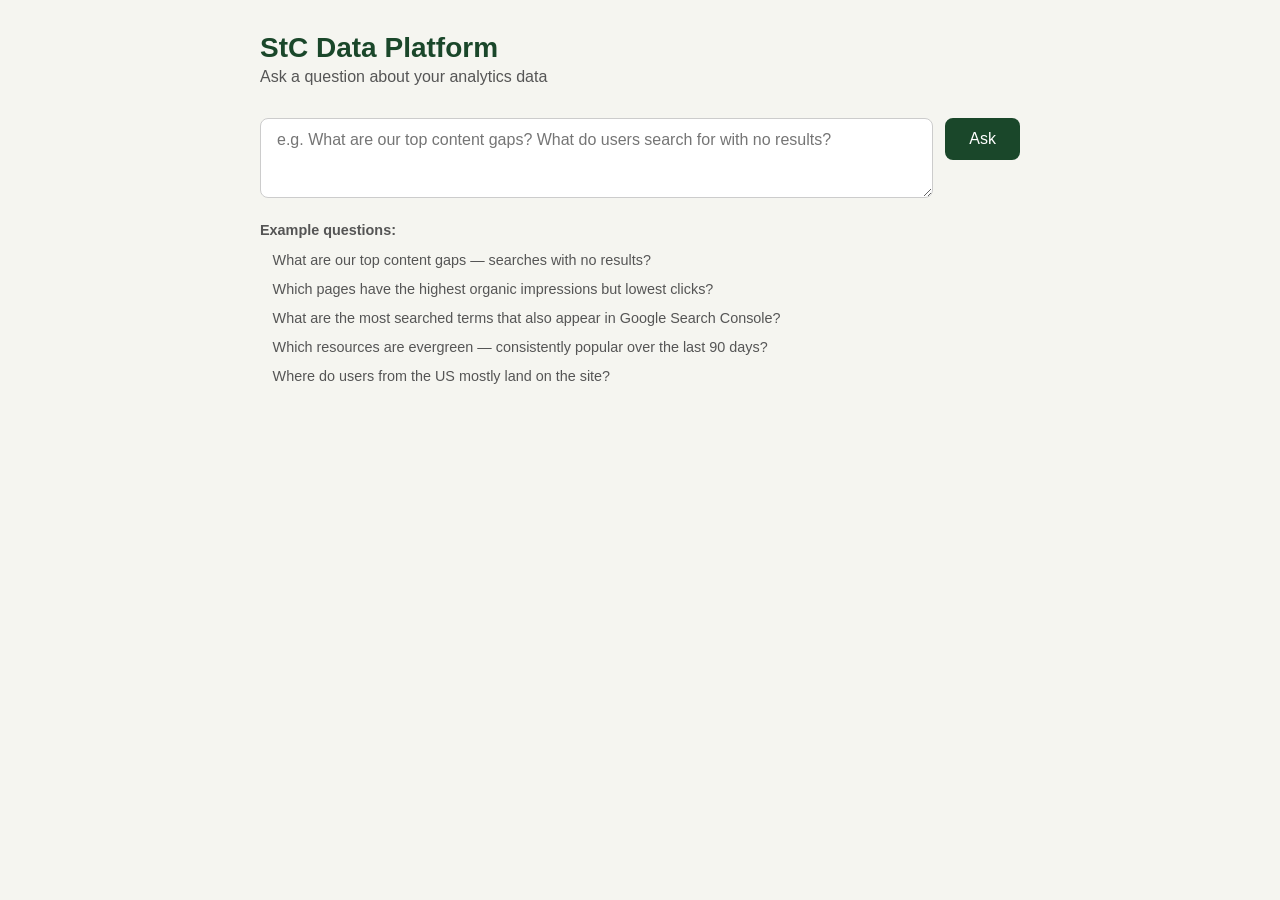
==== app/index.html @ b1cb1078 "feat: static web UI with question input and answer display" ====
<!DOCTYPE html>
<html lang="en">
<head>
  <meta charset="UTF-8">
  <meta name="viewport" content="width=device-width, initial-scale=1.0">
  <title>StC Data Platform</title>
  <link rel="stylesheet" href="style.css">
</head>
<body>
  <div class="container">
    <header>
      <h1>StC Data Platform</h1>
      <p class="subtitle">Ask a question about your analytics data</p>
    </header>

    <div class="input-area">
      <textarea id="question" rows="3"
        placeholder="e.g. What are our top content gaps? What do users search for with no results?"></textarea>
      <button id="ask-btn" onclick="askQuestion()">Ask</button>
    </div>

    <div id="status" class="status hidden"></div>

    <div id="result" class="result hidden">
      <div id="answer" class="answer"></div>
      <details class="sql-details">
        <summary>View SQL</summary>
        <pre id="sql-output"></pre>
      </details>
    </div>

    <div class="examples">
      <p>Example questions:</p>
      <ul>
        <li onclick="setQuestion(this)">What are our top content gaps — searches with no results?</li>
        <li onclick="setQuestion(this)">Which pages have the highest organic impressions but lowest clicks?</li>
        <li onclick="setQuestion(this)">What are the most searched terms that also appear in Google Search Console?</li>
        <li onclick="setQuestion(this)">Which resources are evergreen — consistently popular over the last 90 days?</li>
        <li onclick="setQuestion(this)">Where do users from the US mostly land on the site?</li>
      </ul>
    </div>
  </div>
  <script src="app.js"></script>
</body>
</html>
---- app/style.css ----
*, *::before, *::after { box-sizing: border-box; margin: 0; padding: 0; }

body {
  font-family: -apple-system, BlinkMacSystemFont, "Segoe UI", Roboto, sans-serif;
  background: #f5f5f0;
  color: #1a1a1a;
  min-height: 100vh;
  padding: 2rem 1rem;
}

.container {
  max-width: 760px;
  margin: 0 auto;
}

header { margin-bottom: 2rem; }
h1 { font-size: 1.75rem; font-weight: 700; color: #1a472a; }
.subtitle { color: #555; margin-top: 0.25rem; }

.input-area {
  display: flex;
  gap: 0.75rem;
  align-items: flex-start;
  margin-bottom: 1.5rem;
}

textarea {
  flex: 1;
  padding: 0.75rem 1rem;
  border: 1.5px solid #ccc;
  border-radius: 8px;
  font-size: 1rem;
  font-family: inherit;
  resize: vertical;
}

textarea:focus { outline: none; border-color: #1a472a; }

button {
  padding: 0.75rem 1.5rem;
  background: #1a472a;
  color: white;
  border: none;
  border-radius: 8px;
  font-size: 1rem;
  cursor: pointer;
  white-space: nowrap;
}

button:disabled { background: #999; cursor: not-allowed; }
button:hover:not(:disabled) { background: #145220; }

.status {
  padding: 0.75rem 1rem;
  background: #fff;
  border: 1px solid #e0e0e0;
  border-radius: 8px;
  color: #555;
  margin-bottom: 1rem;
}

.result {
  background: white;
  border: 1px solid #e0e0e0;
  border-radius: 8px;
  padding: 1.5rem;
  margin-bottom: 1.5rem;
}

.answer { font-size: 1.05rem; line-height: 1.65; }

.sql-details {
  margin-top: 1rem;
  border-top: 1px solid #eee;
  padding-top: 0.75rem;
}

summary { cursor: pointer; color: #555; font-size: 0.875rem; }
pre {
  margin-top: 0.5rem;
  padding: 0.75rem;
  background: #f8f8f8;
  border-radius: 4px;
  font-size: 0.8rem;
  overflow-x: auto;
  white-space: pre-wrap;
}

.examples { color: #555; font-size: 0.9rem; }
.examples p { margin-bottom: 0.5rem; font-weight: 600; }
.examples ul { list-style: none; }
.examples li {
  padding: 0.4rem 0.6rem;
  cursor: pointer;
  border-radius: 4px;
  border-left: 3px solid transparent;
}
.examples li:hover { background: #f0f0f0; border-left-color: #1a472a; }

.hidden { display: none; }
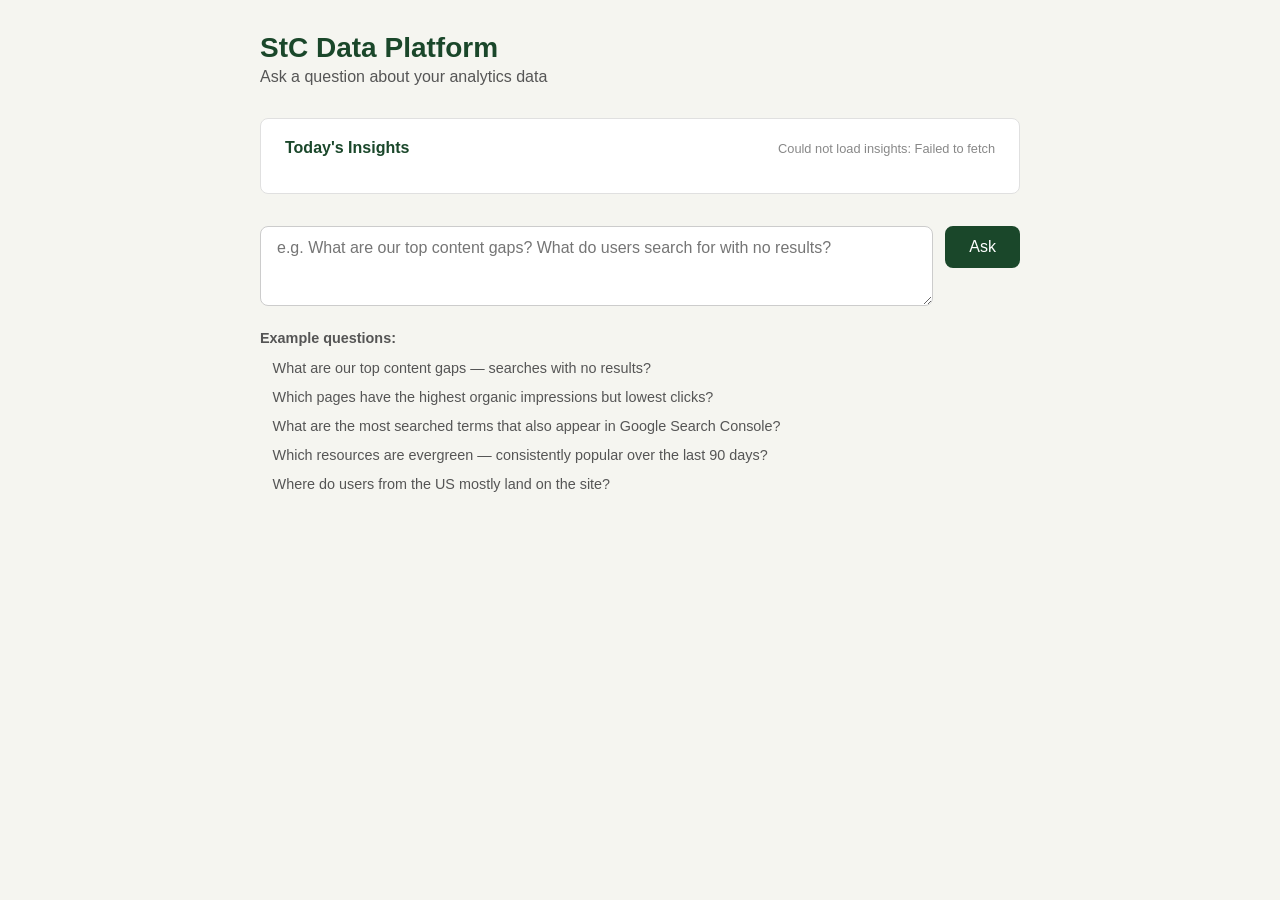
==== commit 2ea7e308: "Fullstory added. 3 months of data for GSC, Fullstory, and 1 month for Meilisearch" ====
--- a/app/index.html
+++ b/app/index.html
@@ -12,6 +12,14 @@
       <h1>StC Data Platform</h1>
       <p class="subtitle">Ask a question about your analytics data</p>
     </header>
+
+    <div id="insights-section" class="insights-section">
+      <div class="insights-header">
+        <span class="insights-title">Today's Insights</span>
+        <span id="insights-status" class="insights-loading">Loading...</span>
+      </div>
+      <div id="insights-grid" class="insights-grid"></div>
+    </div>
 
     <div class="input-area">
       <textarea id="question" rows="3"
--- a/app/style.css
+++ b/app/style.css
@@ -98,3 +98,61 @@
 .examples li:hover { background: #f0f0f0; border-left-color: #1a472a; }
 
 .hidden { display: none; }
+
+.insights-section {
+  margin-bottom: 2rem;
+  background: white;
+  border: 1px solid #e0e0e0;
+  border-radius: 8px;
+  padding: 1.25rem 1.5rem;
+}
+
+.insights-header {
+  display: flex;
+  align-items: center;
+  justify-content: space-between;
+  margin-bottom: 1rem;
+}
+
+.insights-title {
+  font-weight: 700;
+  font-size: 1rem;
+  color: #1a472a;
+}
+
+.insights-loading {
+  font-size: 0.8rem;
+  color: #888;
+}
+
+.insights-grid {
+  display: grid;
+  grid-template-columns: repeat(auto-fill, minmax(200px, 1fr));
+  gap: 0.75rem;
+}
+
+.insight-card {
+  padding: 0.875rem 1rem;
+  border-radius: 6px;
+  border-left: 4px solid #ccc;
+  background: #fafafa;
+}
+
+.insight-card.positive { border-left-color: #2e7d32; }
+.insight-card.negative { border-left-color: #c0392b; }
+.insight-card.neutral  { border-left-color: #1a6fa8; }
+
+.insight-card-title {
+  font-size: 0.7rem;
+  font-weight: 700;
+  text-transform: uppercase;
+  letter-spacing: 0.05em;
+  color: #888;
+  margin-bottom: 0.35rem;
+}
+
+.insight-card-text {
+  font-size: 0.875rem;
+  line-height: 1.5;
+  color: #1a1a1a;
+}
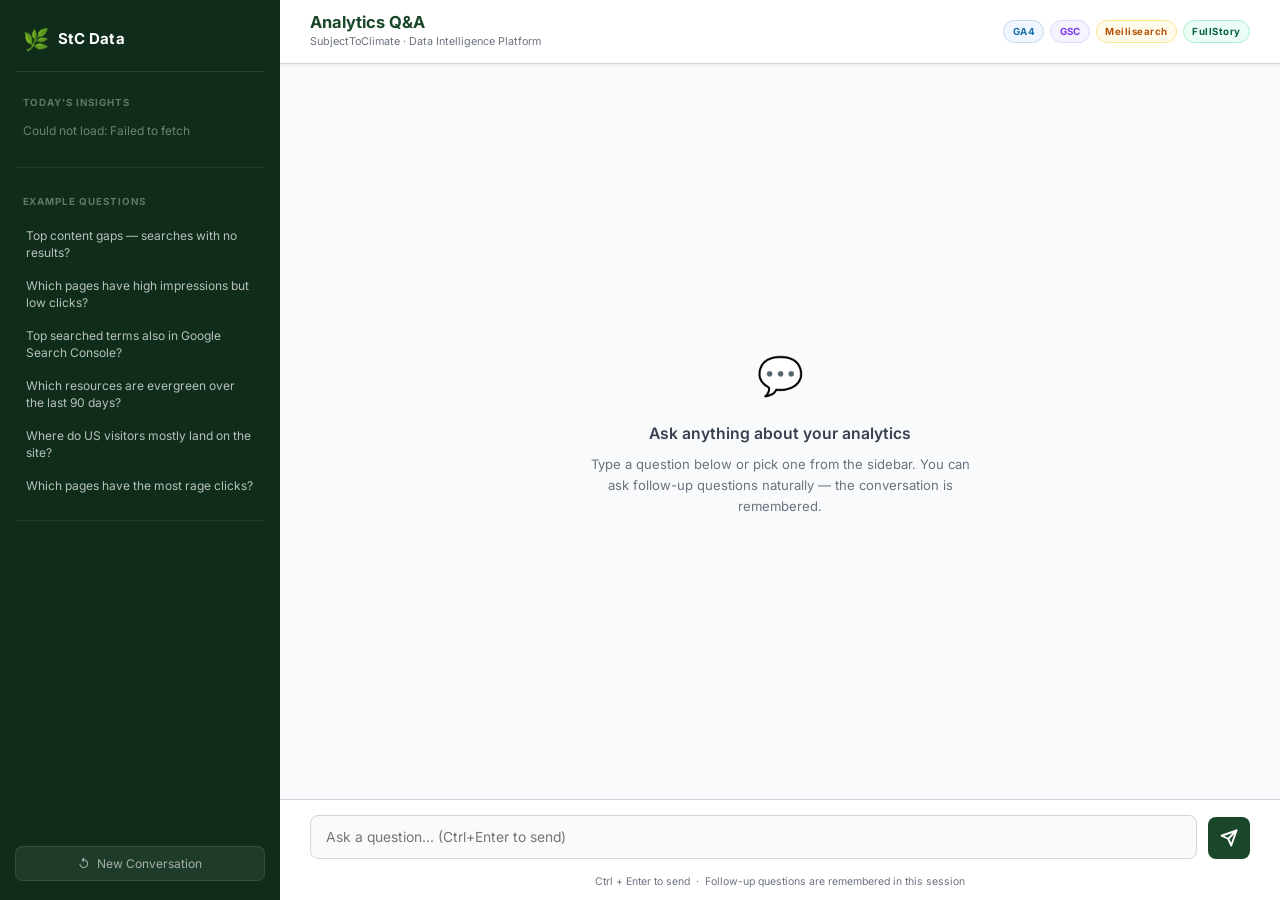
==== commit c97543f4: "Changed the UI and added chat hisstory features" ====
--- a/app/index.html
+++ b/app/index.html
@@ -3,51 +3,92 @@
 <head>
   <meta charset="UTF-8">
   <meta name="viewport" content="width=device-width, initial-scale=1.0">
-  <title>StC Data Platform</title>
+  <title>StC Data Platform — Analytics Q&A</title>
+  <meta name="description" content="Ask plain-English questions about SubjectToClimate website analytics. Powered by GA4, Google Search Console, Meilisearch, and FullStory data.">
+  <link rel="preconnect" href="https://fonts.googleapis.com">
+  <link rel="preconnect" href="https://fonts.gstatic.com" crossorigin>
+  <link href="https://fonts.googleapis.com/css2?family=Inter:wght@400;500;600;700&display=swap" rel="stylesheet">
   <link rel="stylesheet" href="style.css">
 </head>
 <body>
-  <div class="container">
-    <header>
-      <h1>StC Data Platform</h1>
-      <p class="subtitle">Ask a question about your analytics data</p>
+
+  <!-- ── Sidebar ─────────────────────────────────────────────── -->
+  <aside class="sidebar">
+    <div class="sidebar-logo">
+      <span class="logo-icon">🌿</span>
+      <span class="logo-text">StC Data</span>
+    </div>
+
+    <div class="sidebar-section-label">Today's Insights</div>
+    <div id="insights-status" class="insights-loading-text">Loading…</div>
+    <div id="insights-list"></div>
+
+    <div class="sidebar-divider"></div>
+
+    <div class="sidebar-section-label">Example Questions</div>
+    <ul class="example-list" id="example-list">
+      <li onclick="injectQuestion(this)">Top content gaps — searches with no results?</li>
+      <li onclick="injectQuestion(this)">Which pages have high impressions but low clicks?</li>
+      <li onclick="injectQuestion(this)">Top searched terms also in Google Search Console?</li>
+      <li onclick="injectQuestion(this)">Which resources are evergreen over the last 90 days?</li>
+      <li onclick="injectQuestion(this)">Where do US visitors mostly land on the site?</li>
+      <li onclick="injectQuestion(this)">Which pages have the most rage clicks?</li>
+    </ul>
+
+    <div class="sidebar-divider"></div>
+
+    <button class="clear-btn" id="clear-btn" onclick="clearConversation()">
+      <span>↺</span> New Conversation
+    </button>
+  </aside>
+
+  <!-- ── Main ───────────────────────────────────────────────── -->
+  <main class="main">
+    <header class="topbar">
+      <div class="topbar-title">
+        <h1>Analytics Q&amp;A</h1>
+        <span class="topbar-sub">SubjectToClimate · Data Intelligence Platform</span>
+      </div>
+      <div class="topbar-sources">
+        <span class="source-pill ga4">GA4</span>
+        <span class="source-pill gsc">GSC</span>
+        <span class="source-pill ms">Meilisearch</span>
+        <span class="source-pill fs">FullStory</span>
+      </div>
     </header>
 
-    <div id="insights-section" class="insights-section">
-      <div class="insights-header">
-        <span class="insights-title">Today's Insights</span>
-        <span id="insights-status" class="insights-loading">Loading...</span>
+    <!-- Chat thread -->
+    <div class="chat-thread" id="chat-thread">
+      <div class="empty-state" id="empty-state">
+        <div class="empty-icon">💬</div>
+        <p class="empty-title">Ask anything about your analytics</p>
+        <p class="empty-sub">Type a question below or pick one from the sidebar. You can ask follow-up questions naturally — the conversation is remembered.</p>
       </div>
-      <div id="insights-grid" class="insights-grid"></div>
     </div>
 
-    <div class="input-area">
-      <textarea id="question" rows="3"
-        placeholder="e.g. What are our top content gaps? What do users search for with no results?"></textarea>
-      <button id="ask-btn" onclick="askQuestion()">Ask</button>
+    <!-- Thinking indicator (hidden until active) -->
+    <div class="thinking-bar hidden" id="thinking-bar">
+      <span class="thinking-dot"></span>
+      <span class="thinking-dot"></span>
+      <span class="thinking-dot"></span>
+      <span class="thinking-label">Querying data…</span>
     </div>
 
-    <div id="status" class="status hidden"></div>
+    <!-- Input bar -->
+    <div class="input-bar">
+      <textarea
+        id="question"
+        rows="1"
+        placeholder="Ask a question… (Ctrl+Enter to send)"
+        oninput="autoResize(this)"
+      ></textarea>
+      <button id="ask-btn" onclick="askQuestion()">
+        <svg width="18" height="18" viewBox="0 0 24 24" fill="none" stroke="currentColor" stroke-width="2.5" stroke-linecap="round" stroke-linejoin="round"><line x1="22" y1="2" x2="11" y2="13"/><polygon points="22 2 15 22 11 13 2 9 22 2"/></svg>
+      </button>
+    </div>
+    <p class="input-hint">Ctrl + Enter to send &nbsp;·&nbsp; Follow-up questions are remembered in this session</p>
+  </main>
 
-    <div id="result" class="result hidden">
-      <div id="answer" class="answer"></div>
-      <details class="sql-details">
-        <summary>View SQL</summary>
-        <pre id="sql-output"></pre>
-      </details>
-    </div>
-
-    <div class="examples">
-      <p>Example questions:</p>
-      <ul>
-        <li onclick="setQuestion(this)">What are our top content gaps — searches with no results?</li>
-        <li onclick="setQuestion(this)">Which pages have the highest organic impressions but lowest clicks?</li>
-        <li onclick="setQuestion(this)">What are the most searched terms that also appear in Google Search Console?</li>
-        <li onclick="setQuestion(this)">Which resources are evergreen — consistently popular over the last 90 days?</li>
-        <li onclick="setQuestion(this)">Where do users from the US mostly land on the site?</li>
-      </ul>
-    </div>
-  </div>
   <script src="app.js"></script>
 </body>
 </html>
--- a/app/style.css
+++ b/app/style.css
@@ -1,158 +1,454 @@
+/* ── Reset & base ─────────────────────────────────────────── */
 *, *::before, *::after { box-sizing: border-box; margin: 0; padding: 0; }
 
+:root {
+  --green-900: #0f2d1a;
+  --green-800: #1a472a;
+  --green-700: #1e5c34;
+  --green-600: #2e7d46;
+  --green-100: #e8f5ed;
+  --green-50:  #f2faf5;
+
+  --gray-900: #111827;
+  --gray-700: #374151;
+  --gray-500: #6b7280;
+  --gray-300: #d1d5db;
+  --gray-100: #f3f4f6;
+  --gray-50:  #f9fafb;
+
+  --white: #ffffff;
+  --shadow-sm: 0 1px 3px rgba(0,0,0,.08);
+  --shadow-md: 0 4px 12px rgba(0,0,0,.10);
+  --radius: 12px;
+  --radius-sm: 8px;
+
+  --sidebar-w: 280px;
+  --topbar-h: 64px;
+  --inputbar-h: 80px;
+}
+
+html, body {
+  height: 100%;
+  font-family: 'Inter', -apple-system, BlinkMacSystemFont, 'Segoe UI', sans-serif;
+  background: var(--gray-50);
+  color: var(--gray-900);
+  font-size: 15px;
+  line-height: 1.6;
+}
+
+/* ── Layout ────────────────────────────────────────────────── */
 body {
-  font-family: -apple-system, BlinkMacSystemFont, "Segoe UI", Roboto, sans-serif;
-  background: #f5f5f0;
-  color: #1a1a1a;
-  min-height: 100vh;
-  padding: 2rem 1rem;
-}
-
-.container {
-  max-width: 760px;
-  margin: 0 auto;
-}
-
-header { margin-bottom: 2rem; }
-h1 { font-size: 1.75rem; font-weight: 700; color: #1a472a; }
-.subtitle { color: #555; margin-top: 0.25rem; }
-
-.input-area {
-  display: flex;
+  display: flex;
+  height: 100vh;
+  overflow: hidden;
+}
+
+/* ── Sidebar ───────────────────────────────────────────────── */
+.sidebar {
+  width: var(--sidebar-w);
+  flex-shrink: 0;
+  background: var(--green-900);
+  color: #c8e6d0;
+  display: flex;
+  flex-direction: column;
+  padding: 1.25rem 1rem;
+  overflow-y: auto;
+  gap: 0.5rem;
+}
+
+.sidebar-logo {
+  display: flex;
+  align-items: center;
+  gap: 0.6rem;
+  padding: 0.25rem 0.5rem 1rem;
+  border-bottom: 1px solid rgba(255,255,255,.1);
+  margin-bottom: 0.5rem;
+}
+
+.logo-icon { font-size: 1.4rem; }
+.logo-text  { font-weight: 700; font-size: 1rem; color: var(--white); letter-spacing: 0.01em; }
+
+.sidebar-section-label {
+  font-size: 0.65rem;
+  font-weight: 700;
+  letter-spacing: 0.1em;
+  text-transform: uppercase;
+  color: rgba(255,255,255,.35);
+  padding: 0.5rem 0.5rem 0.25rem;
+}
+
+.sidebar-divider {
+  border: none;
+  border-top: 1px solid rgba(255,255,255,.08);
+  margin: 0.75rem 0;
+}
+
+.insights-loading-text {
+  font-size: 0.8rem;
+  color: rgba(255,255,255,.4);
+  padding: 0 0.5rem;
+}
+
+/* Insight cards in sidebar */
+#insights-list { display: flex; flex-direction: column; gap: 0.5rem; }
+
+.sidebar-insight {
+  padding: 0.6rem 0.75rem;
+  border-radius: var(--radius-sm);
+  background: rgba(255,255,255,.06);
+  border-left: 3px solid rgba(255,255,255,.15);
+  font-size: 0.8rem;
+  line-height: 1.45;
+}
+.sidebar-insight.positive { border-left-color: #4ade80; }
+.sidebar-insight.negative { border-left-color: #f87171; }
+.sidebar-insight.neutral  { border-left-color: #60a5fa; }
+
+.sidebar-insight-label {
+  font-size: 0.6rem;
+  font-weight: 700;
+  text-transform: uppercase;
+  letter-spacing: 0.08em;
+  color: rgba(255,255,255,.4);
+  margin-bottom: 0.2rem;
+}
+.sidebar-insight-text { color: rgba(255,255,255,.85); }
+
+/* Example questions list */
+.example-list {
+  list-style: none;
+  display: flex;
+  flex-direction: column;
+  gap: 0.2rem;
+}
+
+.example-list li {
+  padding: 0.45rem 0.75rem;
+  border-radius: 6px;
+  font-size: 0.8rem;
+  color: rgba(255,255,255,.7);
+  cursor: pointer;
+  transition: background 0.15s, color 0.15s;
+  line-height: 1.4;
+}
+.example-list li:hover {
+  background: rgba(255,255,255,.1);
+  color: var(--white);
+}
+
+/* Clear button */
+.clear-btn {
+  margin-top: auto;
+  display: flex;
+  align-items: center;
+  gap: 0.5rem;
+  padding: 0.6rem 0.75rem;
+  border-radius: var(--radius-sm);
+  background: rgba(255,255,255,.07);
+  color: rgba(255,255,255,.6);
+  border: 1px solid rgba(255,255,255,.1);
+  font-size: 0.8rem;
+  font-family: inherit;
+  cursor: pointer;
+  transition: all 0.15s;
+  width: 100%;
+  justify-content: center;
+}
+.clear-btn:hover {
+  background: rgba(255,255,255,.13);
+  color: var(--white);
+}
+
+/* ── Main area ─────────────────────────────────────────────── */
+.main {
+  flex: 1;
+  display: flex;
+  flex-direction: column;
+  overflow: hidden;
+  background: var(--gray-50);
+}
+
+/* ── Topbar ────────────────────────────────────────────────── */
+.topbar {
+  height: var(--topbar-h);
+  padding: 0 2rem;
+  background: var(--white);
+  border-bottom: 1px solid var(--gray-300);
+  display: flex;
+  align-items: center;
+  justify-content: space-between;
+  flex-shrink: 0;
+  box-shadow: var(--shadow-sm);
+}
+
+.topbar-title h1 {
+  font-size: 1.1rem;
+  font-weight: 700;
+  color: var(--green-800);
+  line-height: 1.2;
+}
+.topbar-sub {
+  font-size: 0.72rem;
+  color: var(--gray-500);
+  display: block;
+}
+
+.topbar-sources {
+  display: flex;
+  gap: 0.4rem;
+  align-items: center;
+}
+
+/* Source pills in topbar — always-on "connected" indicators */
+.source-pill {
+  font-size: 0.65rem;
+  font-weight: 700;
+  letter-spacing: 0.05em;
+  padding: 0.2rem 0.55rem;
+  border-radius: 999px;
+  border: 1.5px solid;
+}
+.source-pill.ga4  { color: #1a6fa8; border-color: #bfdbf0; background: #eff6ff; }
+.source-pill.gsc  { color: #7c3aed; border-color: #ddd6fe; background: #f5f3ff; }
+.source-pill.ms   { color: #b45309; border-color: #fde68a; background: #fffbeb; }
+.source-pill.fs   { color: #065f46; border-color: #a7f3d0; background: #ecfdf5; }
+
+/* ── Chat thread ───────────────────────────────────────────── */
+.chat-thread {
+  flex: 1;
+  overflow-y: auto;
+  padding: 2rem;
+  display: flex;
+  flex-direction: column;
+  gap: 1.5rem;
+  scroll-behavior: smooth;
+}
+
+/* Empty state */
+.empty-state {
+  margin: auto;
+  text-align: center;
+  max-width: 400px;
+  color: var(--gray-500);
+}
+.empty-icon { font-size: 2.5rem; margin-bottom: 1rem; }
+.empty-title { font-size: 1.05rem; font-weight: 600; color: var(--gray-700); margin-bottom: 0.5rem; }
+.empty-sub { font-size: 0.875rem; line-height: 1.6; }
+
+/* ── Message rows ──────────────────────────────────────────── */
+.msg-row { display: flex; flex-direction: column; gap: 0.35rem; }
+
+/* User bubble */
+.msg-user {
+  align-self: flex-end;
+  max-width: 72%;
+  background: var(--green-800);
+  color: var(--white);
+  padding: 0.75rem 1.1rem;
+  border-radius: 18px 18px 4px 18px;
+  font-size: 0.925rem;
+  line-height: 1.5;
+  box-shadow: var(--shadow-sm);
+}
+
+/* AI answer card */
+.msg-ai {
+  align-self: flex-start;
+  max-width: 88%;
+  background: var(--white);
+  border: 1px solid var(--gray-300);
+  border-radius: 4px 18px 18px 18px;
+  padding: 1.25rem 1.5rem;
+  box-shadow: var(--shadow-sm);
+}
+
+/* ── Answer header (sources + row count) ───────────────────── */
+.answer-meta {
+  display: flex;
+  align-items: center;
+  gap: 0.5rem;
+  flex-wrap: wrap;
+  margin-bottom: 0.85rem;
+}
+
+.answer-source-badge {
+  font-size: 0.62rem;
+  font-weight: 700;
+  letter-spacing: 0.06em;
+  padding: 0.18rem 0.55rem;
+  border-radius: 999px;
+  border: 1.5px solid;
+}
+.answer-source-badge.GA4       { color: #1a6fa8; border-color: #bfdbf0; background: #eff6ff; }
+.answer-source-badge.GSC       { color: #7c3aed; border-color: #ddd6fe; background: #f5f3ff; }
+.answer-source-badge.Meilisearch { color: #b45309; border-color: #fde68a; background: #fffbeb; }
+.answer-source-badge.FullStory { color: #065f46; border-color: #a7f3d0; background: #ecfdf5; }
+
+.answer-row-count {
+  margin-left: auto;
+  font-size: 0.7rem;
+  color: var(--gray-500);
+}
+
+/* ── Formatted answer body ─────────────────────────────────── */
+.answer-body {
+  font-size: 0.925rem;
+  line-height: 1.7;
+  color: var(--gray-900);
+}
+
+/* Markdown-rendered elements */
+.answer-body strong { font-weight: 600; color: var(--green-800); }
+.answer-body em     { font-style: italic; }
+
+.answer-body p { margin-bottom: 0.65rem; }
+.answer-body p:last-child { margin-bottom: 0; }
+
+.answer-body ul, .answer-body ol {
+  margin: 0.5rem 0 0.65rem 1.4rem;
+}
+.answer-body li { margin-bottom: 0.3rem; }
+
+.answer-body h3, .answer-body h4 {
+  font-size: 0.875rem;
+  font-weight: 700;
+  color: var(--green-800);
+  margin: 0.75rem 0 0.35rem;
+}
+
+/* Inline numbers get a subtle highlight */
+.answer-body .num {
+  font-weight: 600;
+  color: var(--green-700);
+}
+
+/* ── SQL collapsible ───────────────────────────────────────── */
+.sql-details {
+  margin-top: 1rem;
+  border-top: 1px solid var(--gray-100);
+  padding-top: 0.75rem;
+}
+
+summary {
+  cursor: pointer;
+  font-size: 0.75rem;
+  color: var(--gray-500);
+  user-select: none;
+  list-style: none;
+  display: flex;
+  align-items: center;
+  gap: 0.4rem;
+}
+summary::before { content: '▶'; font-size: 0.55rem; transition: transform 0.15s; }
+details[open] summary::before { transform: rotate(90deg); }
+
+pre {
+  margin-top: 0.6rem;
+  padding: 0.85rem 1rem;
+  background: var(--gray-900);
+  color: #a5f3c4;
+  border-radius: var(--radius-sm);
+  font-size: 0.775rem;
+  font-family: 'Cascadia Code', 'Fira Code', 'Courier New', monospace;
+  overflow-x: auto;
+  white-space: pre-wrap;
+  word-break: break-all;
+  line-height: 1.6;
+}
+
+/* ── Thinking bar ──────────────────────────────────────────── */
+.thinking-bar {
+  display: flex;
+  align-items: center;
+  gap: 0.4rem;
+  padding: 0.6rem 2rem;
+  font-size: 0.8rem;
+  color: var(--gray-500);
+}
+
+.thinking-label { margin-left: 0.25rem; }
+
+.thinking-dot {
+  width: 6px;
+  height: 6px;
+  border-radius: 50%;
+  background: var(--green-600);
+  animation: pulse 1.2s ease-in-out infinite;
+}
+.thinking-dot:nth-child(2) { animation-delay: 0.2s; }
+.thinking-dot:nth-child(3) { animation-delay: 0.4s; }
+
+@keyframes pulse {
+  0%, 80%, 100% { opacity: 0.2; transform: scale(0.8); }
+  40%           { opacity: 1;   transform: scale(1);   }
+}
+
+/* ── Input bar ─────────────────────────────────────────────── */
+.input-bar {
+  display: flex;
+  align-items: flex-end;
   gap: 0.75rem;
-  align-items: flex-start;
-  margin-bottom: 1.5rem;
+  padding: 1rem 2rem;
+  background: var(--white);
+  border-top: 1px solid var(--gray-300);
+  flex-shrink: 0;
 }
 
 textarea {
   flex: 1;
-  padding: 0.75rem 1rem;
-  border: 1.5px solid #ccc;
-  border-radius: 8px;
-  font-size: 1rem;
+  resize: none;
+  padding: 0.7rem 1rem;
+  border: 1.5px solid var(--gray-300);
+  border-radius: var(--radius-sm);
+  font-size: 0.925rem;
   font-family: inherit;
-  resize: vertical;
-}
-
-textarea:focus { outline: none; border-color: #1a472a; }
-
-button {
-  padding: 0.75rem 1.5rem;
-  background: #1a472a;
-  color: white;
+  line-height: 1.5;
+  min-height: 42px;
+  max-height: 160px;
+  overflow-y: auto;
+  transition: border-color 0.15s;
+  background: var(--gray-50);
+  color: var(--gray-900);
+}
+textarea:focus {
+  outline: none;
+  border-color: var(--green-700);
+  background: var(--white);
+}
+
+#ask-btn {
+  width: 42px;
+  height: 42px;
+  padding: 0;
   border: none;
-  border-radius: 8px;
-  font-size: 1rem;
+  border-radius: var(--radius-sm);
+  background: var(--green-800);
+  color: var(--white);
   cursor: pointer;
-  white-space: nowrap;
-}
-
-button:disabled { background: #999; cursor: not-allowed; }
-button:hover:not(:disabled) { background: #145220; }
-
-.status {
-  padding: 0.75rem 1rem;
-  background: #fff;
-  border: 1px solid #e0e0e0;
-  border-radius: 8px;
-  color: #555;
-  margin-bottom: 1rem;
-}
-
-.result {
-  background: white;
-  border: 1px solid #e0e0e0;
-  border-radius: 8px;
-  padding: 1.5rem;
-  margin-bottom: 1.5rem;
-}
-
-.answer { font-size: 1.05rem; line-height: 1.65; }
-
-.sql-details {
-  margin-top: 1rem;
-  border-top: 1px solid #eee;
-  padding-top: 0.75rem;
-}
-
-summary { cursor: pointer; color: #555; font-size: 0.875rem; }
-pre {
-  margin-top: 0.5rem;
-  padding: 0.75rem;
-  background: #f8f8f8;
-  border-radius: 4px;
-  font-size: 0.8rem;
-  overflow-x: auto;
-  white-space: pre-wrap;
-}
-
-.examples { color: #555; font-size: 0.9rem; }
-.examples p { margin-bottom: 0.5rem; font-weight: 600; }
-.examples ul { list-style: none; }
-.examples li {
-  padding: 0.4rem 0.6rem;
-  cursor: pointer;
-  border-radius: 4px;
-  border-left: 3px solid transparent;
-}
-.examples li:hover { background: #f0f0f0; border-left-color: #1a472a; }
-
-.hidden { display: none; }
-
-.insights-section {
-  margin-bottom: 2rem;
-  background: white;
-  border: 1px solid #e0e0e0;
-  border-radius: 8px;
-  padding: 1.25rem 1.5rem;
-}
-
-.insights-header {
-  display: flex;
-  align-items: center;
-  justify-content: space-between;
-  margin-bottom: 1rem;
-}
-
-.insights-title {
-  font-weight: 700;
-  font-size: 1rem;
-  color: #1a472a;
-}
-
-.insights-loading {
-  font-size: 0.8rem;
-  color: #888;
-}
-
-.insights-grid {
-  display: grid;
-  grid-template-columns: repeat(auto-fill, minmax(200px, 1fr));
-  gap: 0.75rem;
-}
-
-.insight-card {
-  padding: 0.875rem 1rem;
-  border-radius: 6px;
-  border-left: 4px solid #ccc;
-  background: #fafafa;
-}
-
-.insight-card.positive { border-left-color: #2e7d32; }
-.insight-card.negative { border-left-color: #c0392b; }
-.insight-card.neutral  { border-left-color: #1a6fa8; }
-
-.insight-card-title {
+  display: flex;
+  align-items: center;
+  justify-content: center;
+  flex-shrink: 0;
+  transition: background 0.15s, transform 0.1s;
+}
+#ask-btn:hover:not(:disabled) { background: var(--green-700); }
+#ask-btn:active:not(:disabled) { transform: scale(0.95); }
+#ask-btn:disabled { background: var(--gray-300); cursor: not-allowed; }
+
+.input-hint {
+  text-align: center;
   font-size: 0.7rem;
-  font-weight: 700;
-  text-transform: uppercase;
-  letter-spacing: 0.05em;
-  color: #888;
-  margin-bottom: 0.35rem;
-}
-
-.insight-card-text {
-  font-size: 0.875rem;
-  line-height: 1.5;
-  color: #1a1a1a;
-}
+  color: var(--gray-500);
+  padding: 0 2rem 0.6rem;
+  background: var(--white);
+  flex-shrink: 0;
+}
+
+/* ── Utilities ─────────────────────────────────────────────── */
+.hidden { display: none !important; }
+
+/* Scrollbar styling */
+::-webkit-scrollbar { width: 6px; }
+::-webkit-scrollbar-track { background: transparent; }
+::-webkit-scrollbar-thumb { background: var(--gray-300); border-radius: 3px; }
+::-webkit-scrollbar-thumb:hover { background: var(--gray-500); }
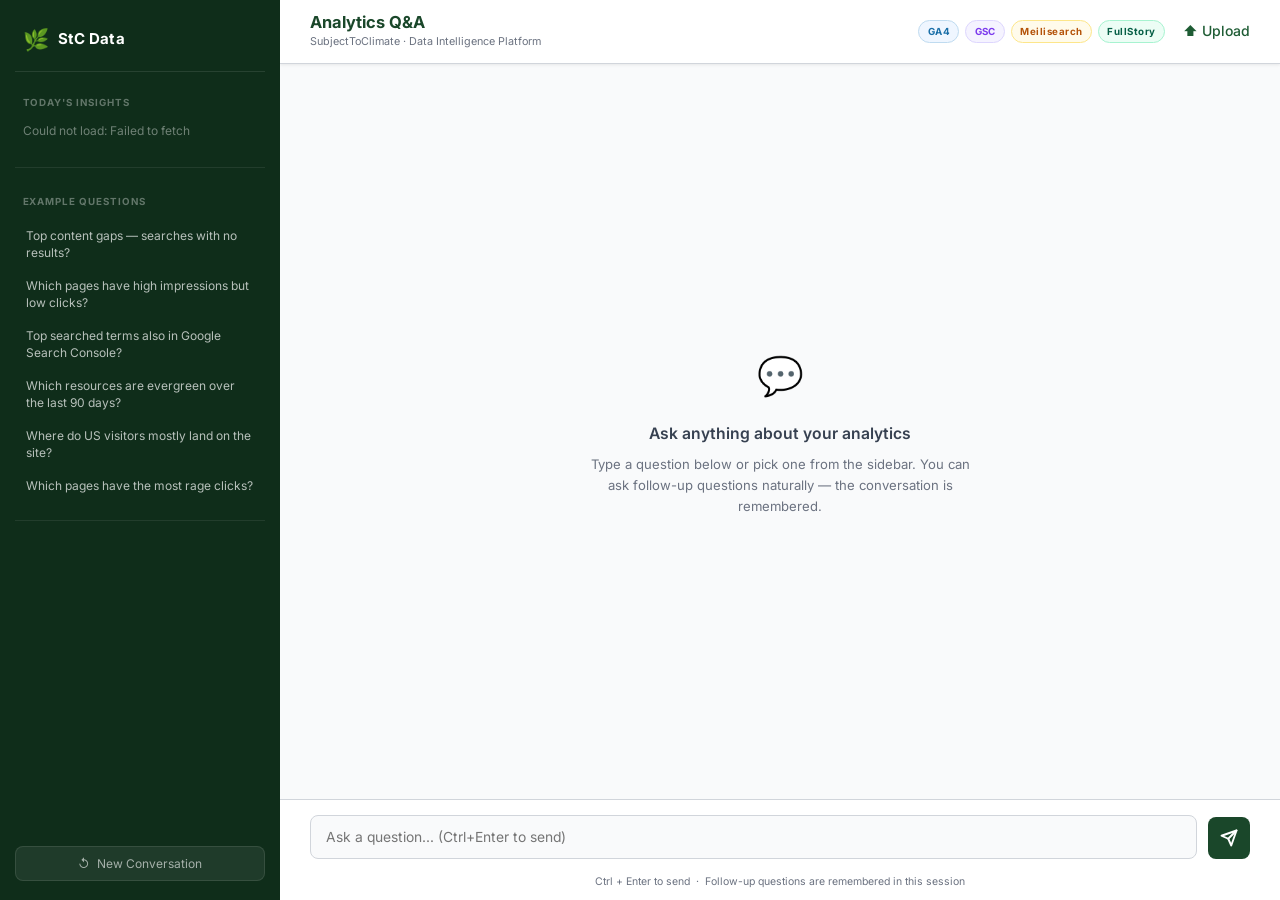
==== commit fdac7c82: "Upload button to upload the csvs manually" ====
--- a/app/index.html
+++ b/app/index.html
@@ -54,6 +54,7 @@
         <span class="source-pill gsc">GSC</span>
         <span class="source-pill ms">Meilisearch</span>
         <span class="source-pill fs">FullStory</span>
+        <a class="topbar-upload-link" href="upload.html">⬆ Upload</a>
       </div>
     </header>
 
--- a/app/style.css
+++ b/app/style.css
@@ -444,6 +444,110 @@
   flex-shrink: 0;
 }
 
+/* ── Upload page ───────────────────────────────────────────── */
+body.upload-body { display: block; overflow: auto; background: var(--gray-50); }
+.upload-main {
+  max-width: 760px;
+  margin: 0 auto;
+  padding: 48px 24px 80px;
+}
+.upload-header {
+  display: flex;
+  justify-content: space-between;
+  align-items: flex-end;
+  gap: 16px;
+  margin-bottom: 32px;
+}
+.upload-header h1 { font-size: 28px; color: var(--green-900); }
+.upload-sub { color: var(--gray-500); margin-top: 4px; max-width: 560px; }
+.back-link {
+  color: var(--green-700);
+  text-decoration: none;
+  font-weight: 500;
+  white-space: nowrap;
+}
+.back-link:hover { text-decoration: underline; }
+
+.upload-card {
+  background: var(--white);
+  border: 1px solid var(--gray-300);
+  border-radius: var(--radius);
+  padding: 24px;
+  margin-bottom: 20px;
+  box-shadow: var(--shadow-sm);
+}
+.upload-card h2 { font-size: 18px; margin-bottom: 8px; color: var(--green-900); }
+.upload-hint { color: var(--gray-500); font-size: 13px; margin-bottom: 16px; }
+.upload-hint code {
+  background: var(--gray-100);
+  padding: 1px 6px;
+  border-radius: 4px;
+  font-size: 12px;
+}
+
+.dropzone {
+  border: 2px dashed var(--gray-300);
+  border-radius: var(--radius-sm);
+  padding: 28px 16px;
+  text-align: center;
+  background: var(--gray-50);
+  transition: background 0.15s, border-color 0.15s;
+  margin-bottom: 16px;
+}
+.dropzone.dragging {
+  border-color: var(--green-600);
+  background: var(--green-50);
+}
+.dropzone p { color: var(--gray-700); margin: 4px 0; }
+.dropzone-file { font-weight: 500; color: var(--green-700); }
+.dropzone-files { list-style: none; padding: 0; margin-top: 8px; }
+.dropzone-files li { color: var(--green-700); font-weight: 500; padding: 2px 0; }
+
+.link-btn {
+  background: none;
+  border: none;
+  padding: 0;
+  color: var(--green-700);
+  text-decoration: underline;
+  cursor: pointer;
+  font-size: inherit;
+  font-family: inherit;
+}
+
+.primary-btn {
+  background: var(--green-700);
+  color: var(--white);
+  border: none;
+  padding: 10px 20px;
+  border-radius: var(--radius-sm);
+  font-weight: 600;
+  cursor: pointer;
+  font-family: inherit;
+  font-size: 14px;
+}
+.primary-btn:hover:not(:disabled) { background: var(--green-800); }
+.primary-btn:disabled { background: var(--gray-300); cursor: not-allowed; }
+
+.results-list { list-style: none; padding: 0; }
+.results-list li {
+  padding: 8px 0;
+  border-bottom: 1px solid var(--gray-100);
+  font-size: 14px;
+}
+.results-list li:last-child { border-bottom: none; }
+.result-ok { color: var(--gray-900); }
+.result-err { color: #b91c1c; }
+.result-icon { display: inline-block; width: 20px; font-weight: 700; }
+
+.topbar-upload-link {
+  margin-left: 12px;
+  color: var(--green-700);
+  text-decoration: none;
+  font-weight: 500;
+  font-size: 14px;
+}
+.topbar-upload-link:hover { text-decoration: underline; }
+
 /* ── Utilities ─────────────────────────────────────────────── */
 .hidden { display: none !important; }
 
